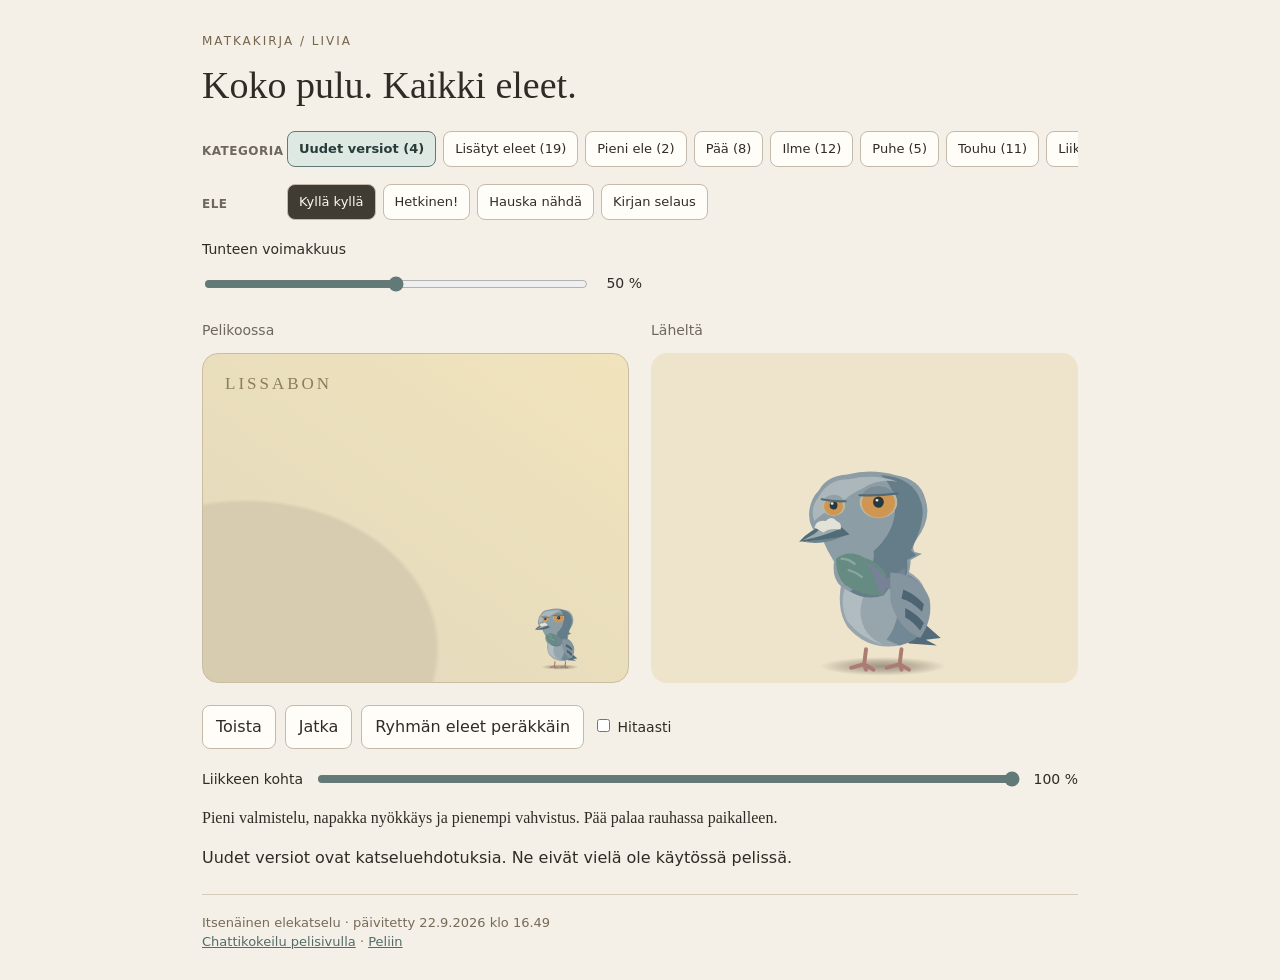
==== docs/docs/livia-svg.html @ 19b587f8 "Julkaise Pulun itsenainen elekatselu" ====
<!doctype html><html lang="fi"><head><base href="../versiot/b3ed99b3667e-7a2436f3/docs/"><meta charset="utf-8"><meta name="robots" content="noindex,nofollow"><meta name="viewport" content="width=device-width,initial-scale=1"><meta name="color-scheme" content="light"><title>Pulun eleet — katselu</title><link rel="icon" href="data:,"><link rel="stylesheet" href="livia-svg.css"></head><body><main>
<header><span>MATKAKIRJA / LIVIA</span><h1>Koko pulu. Kaikki eleet.</h1></header>
<section class="gesture-browser" aria-label="Eleiden valinta"><div class="gesture-row"><span>Kategoria</span><div id="gesture-categories" class="gesture-categories" role="group" aria-label="Elekategoriat"></div></div><div class="gesture-row"><span>Ele</span><div id="gesture-options" class="gesture-options" role="group" aria-label="Valitun kategorian eleet"></div></div></section>
<div class="selection"><label>Tunteen voimakkuus <span class="slider"><input id="strength" type="range" min="0" max="100" value="50"><output id="strength-label">50 %</output></span></label></div>
<div class="views"><section><h2>Pelikoossa</h2><div class="screen"><span class="place">Lissabon</span><div id="actual"></div></div></section><section><h2>Läheltä</h2><div class="zoom" id="zoom"></div></section></div>
<div class="controls"><button id="play">Toista</button><button id="pause">Pysäytä</button><button id="all" aria-pressed="false">Ryhmän eleet peräkkäin</button><label><input id="slow" type="checkbox"> Hitaasti</label></div>
<label class="timeline">Liikkeen kohta <input id="position" type="range" min="0" max="1000" value="0"><output id="progress">0 %</output></label>
<p id="description" aria-live="polite"></p><p id="reduced" hidden>Vähennetty liike on käytössä. Asentoja voi katsoa liukusäätimestä.</p>
<p id="preview-note">Uudet versiot ovat katseluehdotuksia. Ne eivät vielä ole käytössä pelissä.</p>
<footer><span>Itsenäinen elekatselu · päivitetty 22.9.2026 klo 16.49</span><br><a href="https://matkakirja.app/docs/livia-chat.html">Chattikokeilu pelisivulla</a> · <a href="https://matkakirja.app/">Peliin</a></footer>
</main><script type="module" src="livia-svg-demo.mjs"></script></body></html>
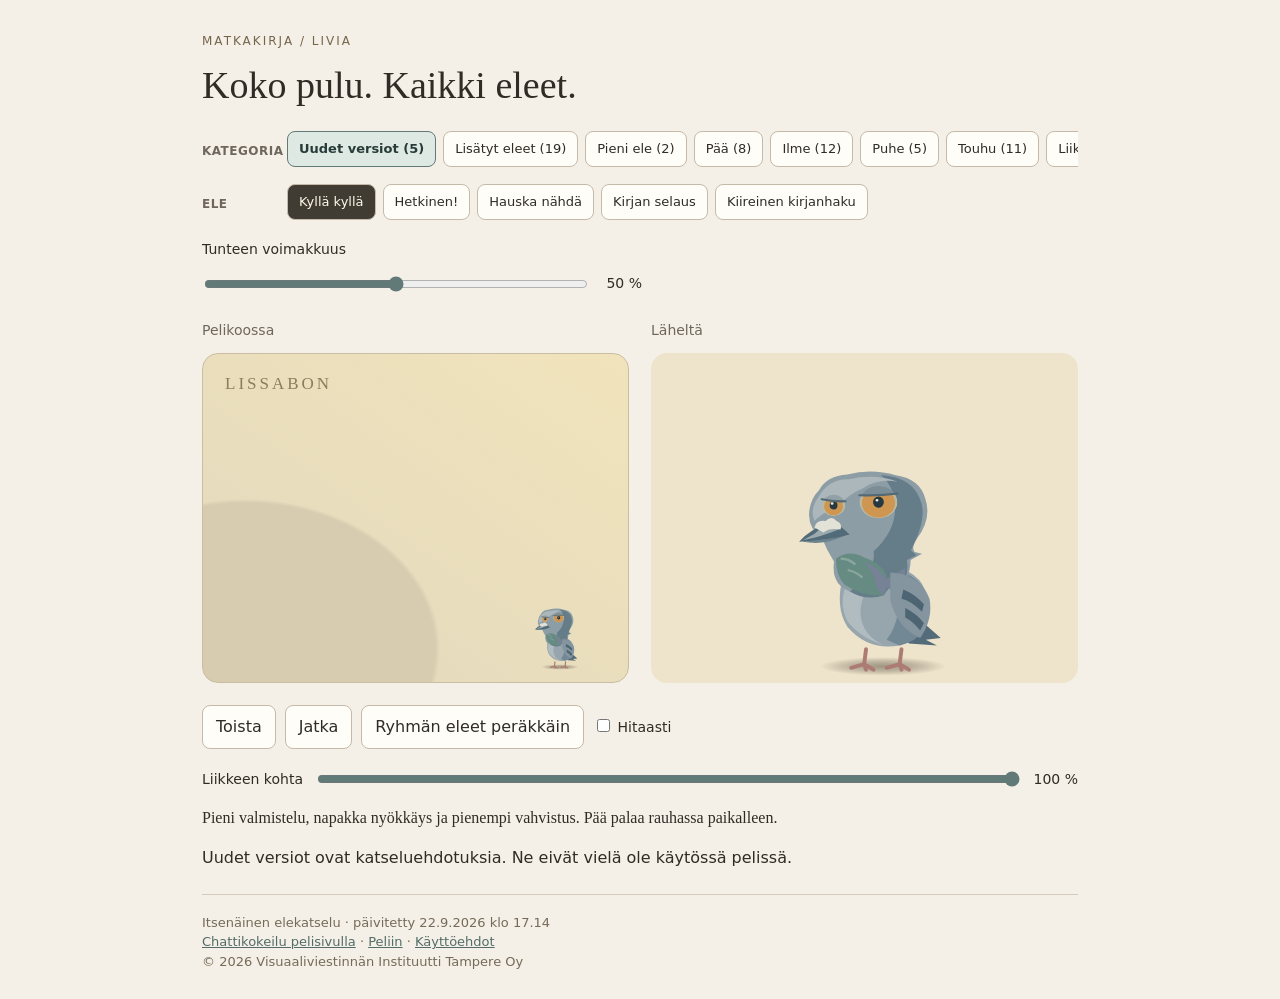
==== commit 9d79c399: "Paivita viisi eletta ja julkaisun selainvarmennus" ====
--- a/docs/docs/livia-svg.html
+++ b/docs/docs/livia-svg.html
@@ -1,4 +1,4 @@
-<!doctype html><html lang="fi"><head><base href="../versiot/b3ed99b3667e-7a2436f3/docs/"><meta charset="utf-8"><meta name="robots" content="noindex,nofollow"><meta name="viewport" content="width=device-width,initial-scale=1"><meta name="color-scheme" content="light"><title>Pulun eleet — katselu</title><link rel="icon" href="data:,"><link rel="stylesheet" href="livia-svg.css"></head><body><main>
+<!doctype html><html lang="fi"><head><base href="../versiot/ce675ee57fbe-f21b49c1/docs/"><meta charset="utf-8"><meta name="robots" content="noindex,nofollow"><meta name="viewport" content="width=device-width,initial-scale=1"><meta name="color-scheme" content="light"><title>Pulun eleet — katselu</title><link rel="icon" href="data:,"><link rel="stylesheet" href="livia-svg.css"></head><body><main>
 <header><span>MATKAKIRJA / LIVIA</span><h1>Koko pulu. Kaikki eleet.</h1></header>
 <section class="gesture-browser" aria-label="Eleiden valinta"><div class="gesture-row"><span>Kategoria</span><div id="gesture-categories" class="gesture-categories" role="group" aria-label="Elekategoriat"></div></div><div class="gesture-row"><span>Ele</span><div id="gesture-options" class="gesture-options" role="group" aria-label="Valitun kategorian eleet"></div></div></section>
 <div class="selection"><label>Tunteen voimakkuus <span class="slider"><input id="strength" type="range" min="0" max="100" value="50"><output id="strength-label">50 %</output></span></label></div>
@@ -7,5 +7,5 @@
 <label class="timeline">Liikkeen kohta <input id="position" type="range" min="0" max="1000" value="0"><output id="progress">0 %</output></label>
 <p id="description" aria-live="polite"></p><p id="reduced" hidden>Vähennetty liike on käytössä. Asentoja voi katsoa liukusäätimestä.</p>
 <p id="preview-note">Uudet versiot ovat katseluehdotuksia. Ne eivät vielä ole käytössä pelissä.</p>
-<footer><span>Itsenäinen elekatselu · päivitetty 22.9.2026 klo 16.49</span><br><a href="https://matkakirja.app/docs/livia-chat.html">Chattikokeilu pelisivulla</a> · <a href="https://matkakirja.app/">Peliin</a></footer>
+<footer><span>Itsenäinen elekatselu · päivitetty 22.9.2026 klo 17.14</span><br><a href="https://matkakirja.app/docs/livia-chat.html">Chattikokeilu pelisivulla</a> · <a href="https://matkakirja.app/">Peliin</a> · <a href="../LICENSE">Käyttöehdot</a><br>© 2026 Visuaaliviestinnän Instituutti Tampere Oy</footer>
 </main><script type="module" src="livia-svg-demo.mjs"></script></body></html>
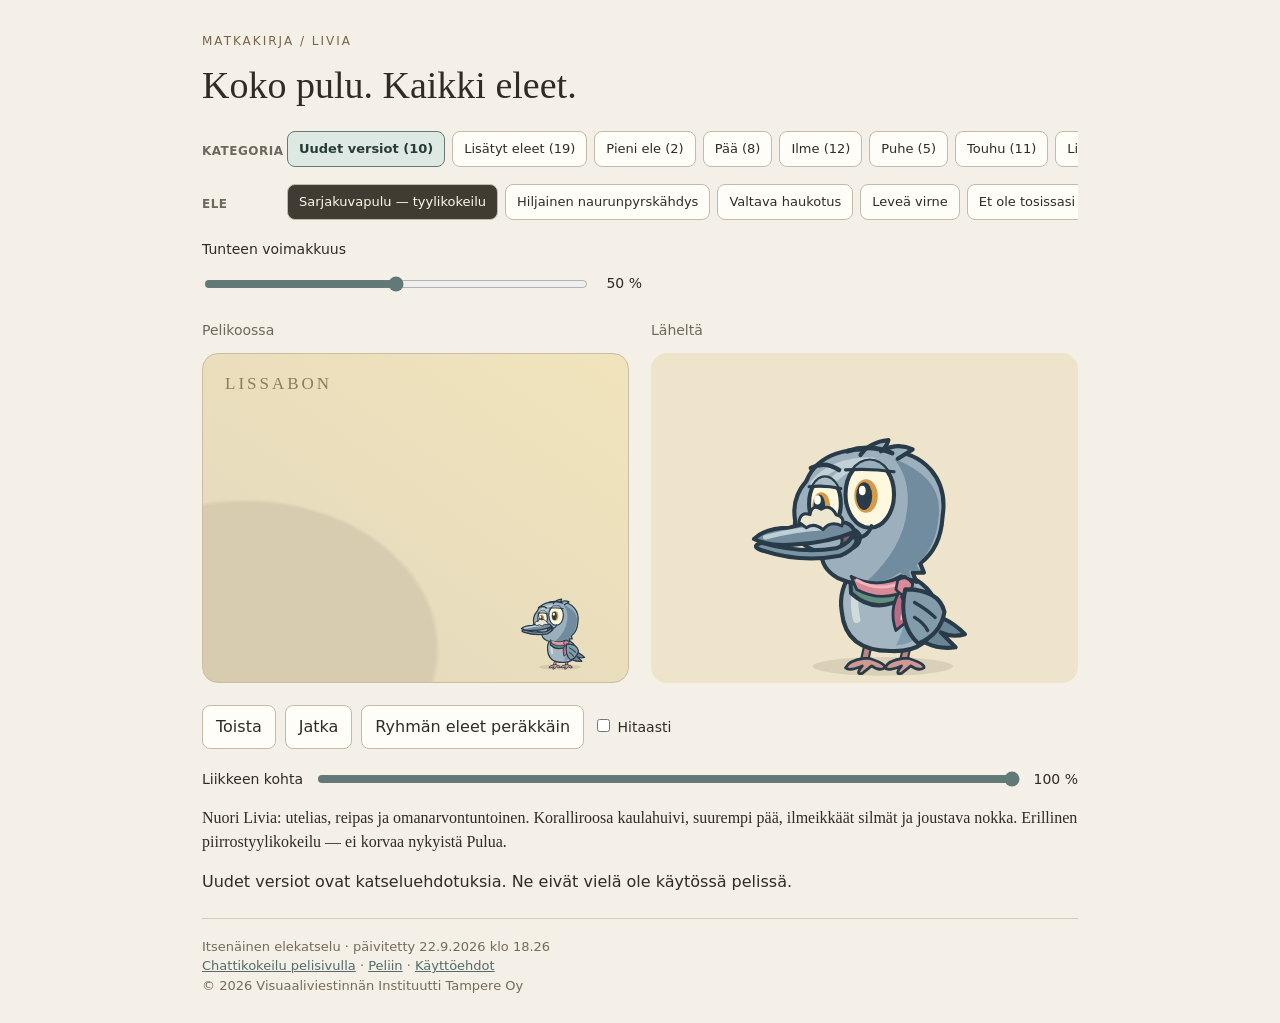
==== commit 5a1a8c28: "Julkaise nuoren Livian huivillinen tyylikokeilu" ====
--- a/docs/docs/livia-svg.html
+++ b/docs/docs/livia-svg.html
@@ -1,4 +1,4 @@
-<!doctype html><html lang="fi"><head><base href="../versiot/ce675ee57fbe-f21b49c1/docs/"><meta charset="utf-8"><meta name="robots" content="noindex,nofollow"><meta name="viewport" content="width=device-width,initial-scale=1"><meta name="color-scheme" content="light"><title>Pulun eleet — katselu</title><link rel="icon" href="data:,"><link rel="stylesheet" href="livia-svg.css"></head><body><main>
+<!doctype html><html lang="fi"><head><base href="../versiot/cc2bf7a24c35-571733d1/docs/"><meta charset="utf-8"><meta name="robots" content="noindex,nofollow"><meta name="viewport" content="width=device-width,initial-scale=1"><meta name="color-scheme" content="light"><title>Pulun eleet — katselu</title><link rel="icon" href="data:,"><link rel="stylesheet" href="livia-svg.css"></head><body><main>
 <header><span>MATKAKIRJA / LIVIA</span><h1>Koko pulu. Kaikki eleet.</h1></header>
 <section class="gesture-browser" aria-label="Eleiden valinta"><div class="gesture-row"><span>Kategoria</span><div id="gesture-categories" class="gesture-categories" role="group" aria-label="Elekategoriat"></div></div><div class="gesture-row"><span>Ele</span><div id="gesture-options" class="gesture-options" role="group" aria-label="Valitun kategorian eleet"></div></div></section>
 <div class="selection"><label>Tunteen voimakkuus <span class="slider"><input id="strength" type="range" min="0" max="100" value="50"><output id="strength-label">50 %</output></span></label></div>
@@ -7,5 +7,5 @@
 <label class="timeline">Liikkeen kohta <input id="position" type="range" min="0" max="1000" value="0"><output id="progress">0 %</output></label>
 <p id="description" aria-live="polite"></p><p id="reduced" hidden>Vähennetty liike on käytössä. Asentoja voi katsoa liukusäätimestä.</p>
 <p id="preview-note">Uudet versiot ovat katseluehdotuksia. Ne eivät vielä ole käytössä pelissä.</p>
-<footer><span>Itsenäinen elekatselu · päivitetty 22.9.2026 klo 17.14</span><br><a href="https://matkakirja.app/docs/livia-chat.html">Chattikokeilu pelisivulla</a> · <a href="https://matkakirja.app/">Peliin</a> · <a href="../LICENSE">Käyttöehdot</a><br>© 2026 Visuaaliviestinnän Instituutti Tampere Oy</footer>
+<footer><span>Itsenäinen elekatselu · päivitetty 22.9.2026 klo 18.26</span><br><a href="https://matkakirja.app/docs/livia-chat.html">Chattikokeilu pelisivulla</a> · <a href="https://matkakirja.app/">Peliin</a> · <a href="../LICENSE">Käyttöehdot</a><br>© 2026 Visuaaliviestinnän Instituutti Tampere Oy</footer>
 </main><script type="module" src="livia-svg-demo.mjs"></script></body></html>
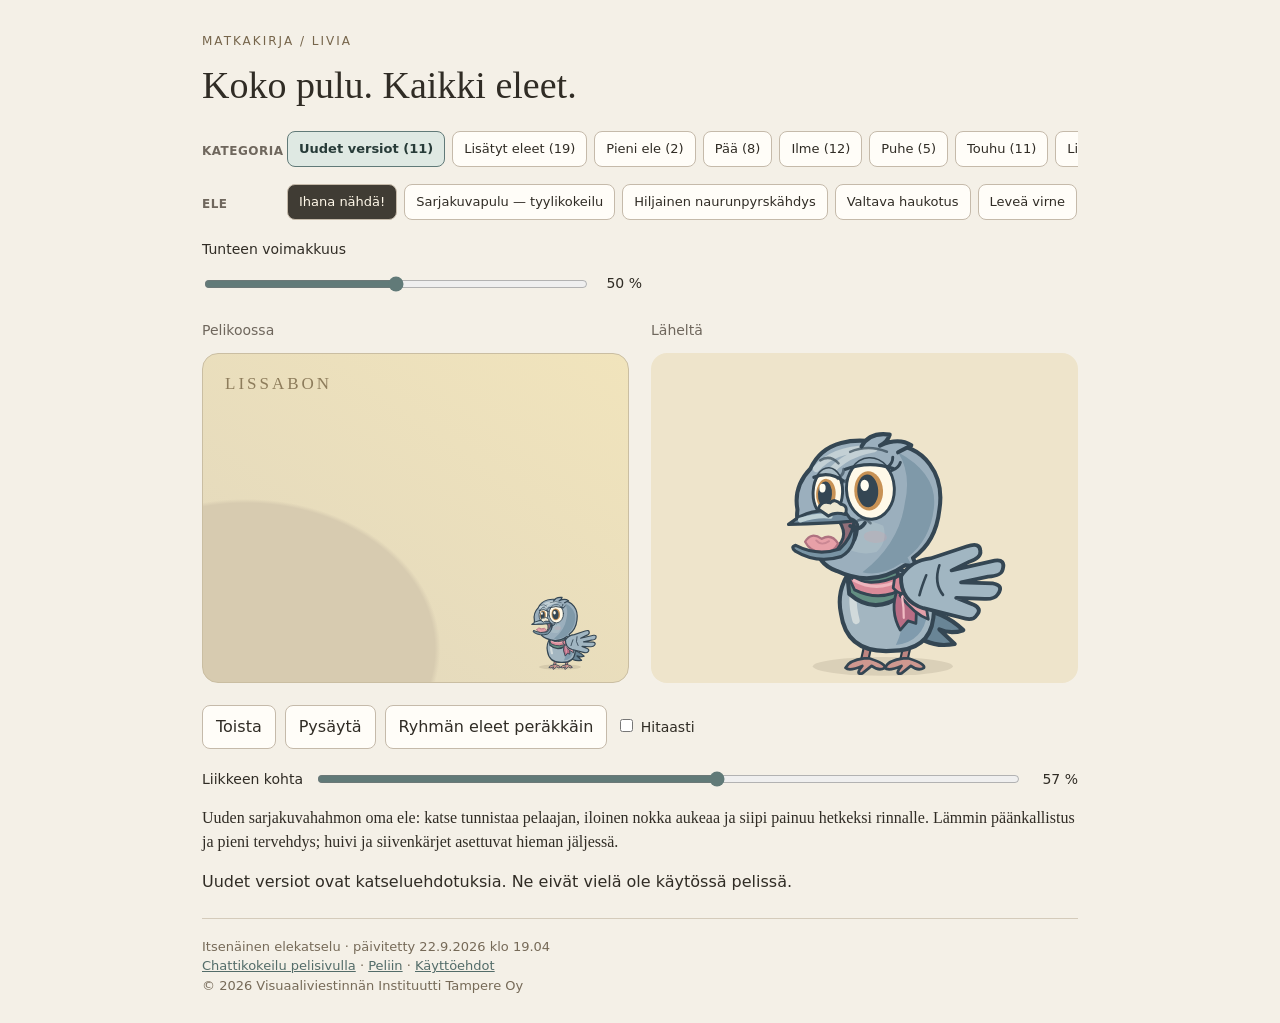
==== commit 0359d22b: "Julkaise Livian iloinen tervehdys katselusivulle" ====
--- a/docs/docs/livia-svg.html
+++ b/docs/docs/livia-svg.html
@@ -1,4 +1,4 @@
-<!doctype html><html lang="fi"><head><base href="../versiot/cc2bf7a24c35-571733d1/docs/"><meta charset="utf-8"><meta name="robots" content="noindex,nofollow"><meta name="viewport" content="width=device-width,initial-scale=1"><meta name="color-scheme" content="light"><title>Pulun eleet — katselu</title><link rel="icon" href="data:,"><link rel="stylesheet" href="livia-svg.css"></head><body><main>
+<!doctype html><html lang="fi"><head><base href="../versiot/10be41deaf25-74770475/docs/"><meta charset="utf-8"><meta name="robots" content="noindex,nofollow"><meta name="viewport" content="width=device-width,initial-scale=1"><meta name="color-scheme" content="light"><title>Pulun eleet — katselu</title><link rel="icon" href="data:,"><link rel="stylesheet" href="livia-svg.css"></head><body><main>
 <header><span>MATKAKIRJA / LIVIA</span><h1>Koko pulu. Kaikki eleet.</h1></header>
 <section class="gesture-browser" aria-label="Eleiden valinta"><div class="gesture-row"><span>Kategoria</span><div id="gesture-categories" class="gesture-categories" role="group" aria-label="Elekategoriat"></div></div><div class="gesture-row"><span>Ele</span><div id="gesture-options" class="gesture-options" role="group" aria-label="Valitun kategorian eleet"></div></div></section>
 <div class="selection"><label>Tunteen voimakkuus <span class="slider"><input id="strength" type="range" min="0" max="100" value="50"><output id="strength-label">50 %</output></span></label></div>
@@ -7,5 +7,5 @@
 <label class="timeline">Liikkeen kohta <input id="position" type="range" min="0" max="1000" value="0"><output id="progress">0 %</output></label>
 <p id="description" aria-live="polite"></p><p id="reduced" hidden>Vähennetty liike on käytössä. Asentoja voi katsoa liukusäätimestä.</p>
 <p id="preview-note">Uudet versiot ovat katseluehdotuksia. Ne eivät vielä ole käytössä pelissä.</p>
-<footer><span>Itsenäinen elekatselu · päivitetty 22.9.2026 klo 18.26</span><br><a href="https://matkakirja.app/docs/livia-chat.html">Chattikokeilu pelisivulla</a> · <a href="https://matkakirja.app/">Peliin</a> · <a href="../LICENSE">Käyttöehdot</a><br>© 2026 Visuaaliviestinnän Instituutti Tampere Oy</footer>
+<footer><span>Itsenäinen elekatselu · päivitetty 22.9.2026 klo 19.04</span><br><a href="https://matkakirja.app/docs/livia-chat.html">Chattikokeilu pelisivulla</a> · <a href="https://matkakirja.app/">Peliin</a> · <a href="../LICENSE">Käyttöehdot</a><br>© 2026 Visuaaliviestinnän Instituutti Tampere Oy</footer>
 </main><script type="module" src="livia-svg-demo.mjs"></script></body></html>
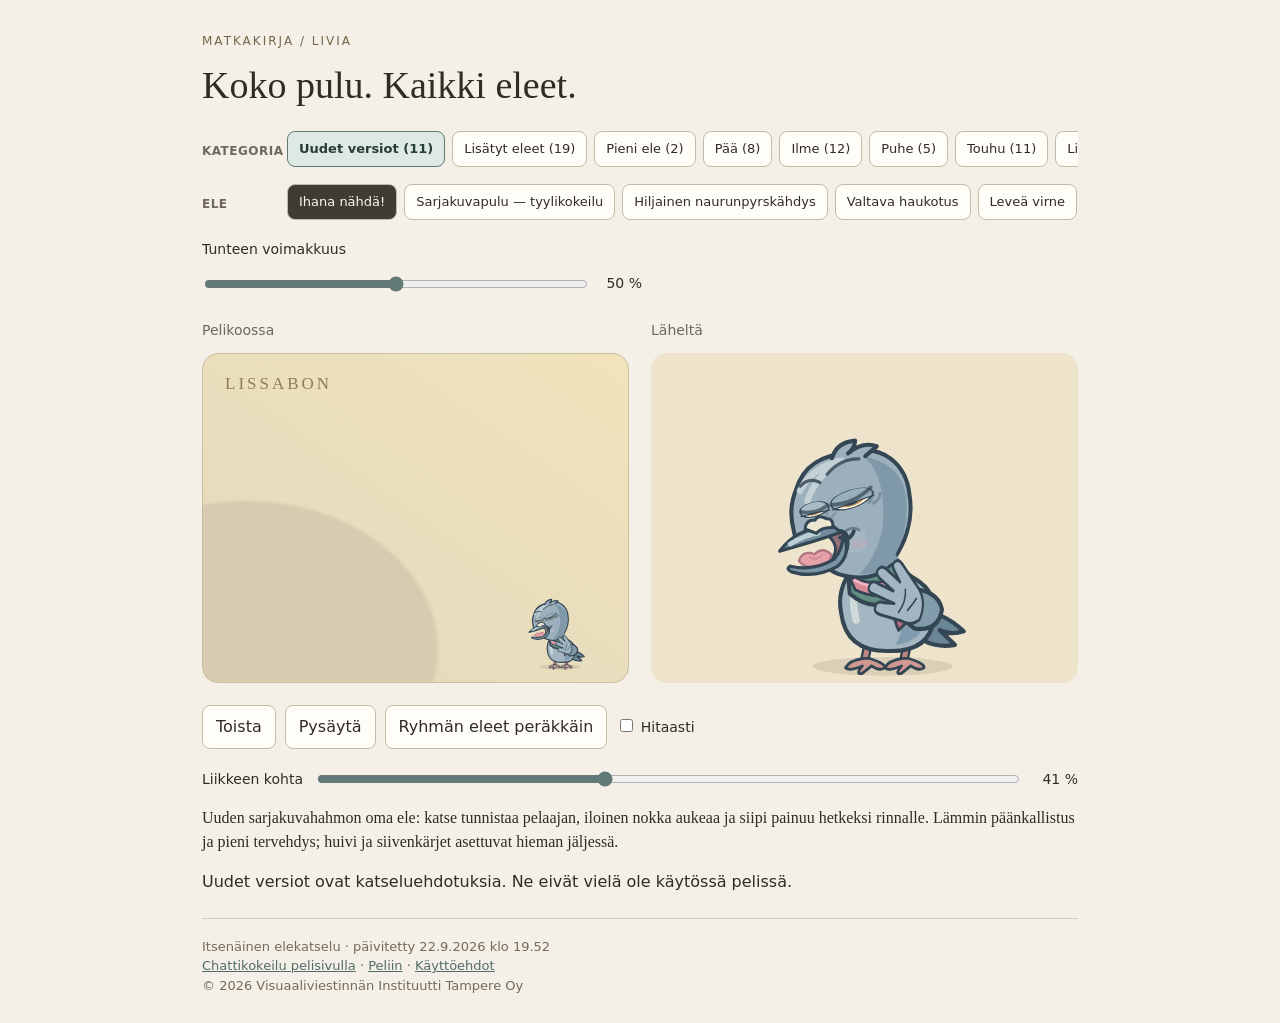
==== commit dfa0761e: "Julkaise Livian kapeammat kasvot" ====
--- a/docs/docs/livia-svg.html
+++ b/docs/docs/livia-svg.html
@@ -1,4 +1,4 @@
-<!doctype html><html lang="fi"><head><base href="../versiot/10be41deaf25-74770475/docs/"><meta charset="utf-8"><meta name="robots" content="noindex,nofollow"><meta name="viewport" content="width=device-width,initial-scale=1"><meta name="color-scheme" content="light"><title>Pulun eleet — katselu</title><link rel="icon" href="data:,"><link rel="stylesheet" href="livia-svg.css"></head><body><main>
+<!doctype html><html lang="fi"><head><base href="../versiot/06d62ad2ca02-2504ed44/docs/"><meta charset="utf-8"><meta name="robots" content="noindex,nofollow"><meta name="viewport" content="width=device-width,initial-scale=1"><meta name="color-scheme" content="light"><title>Pulun eleet — katselu</title><link rel="icon" href="data:,"><link rel="stylesheet" href="livia-svg.css"></head><body><main>
 <header><span>MATKAKIRJA / LIVIA</span><h1>Koko pulu. Kaikki eleet.</h1></header>
 <section class="gesture-browser" aria-label="Eleiden valinta"><div class="gesture-row"><span>Kategoria</span><div id="gesture-categories" class="gesture-categories" role="group" aria-label="Elekategoriat"></div></div><div class="gesture-row"><span>Ele</span><div id="gesture-options" class="gesture-options" role="group" aria-label="Valitun kategorian eleet"></div></div></section>
 <div class="selection"><label>Tunteen voimakkuus <span class="slider"><input id="strength" type="range" min="0" max="100" value="50"><output id="strength-label">50 %</output></span></label></div>
@@ -7,5 +7,5 @@
 <label class="timeline">Liikkeen kohta <input id="position" type="range" min="0" max="1000" value="0"><output id="progress">0 %</output></label>
 <p id="description" aria-live="polite"></p><p id="reduced" hidden>Vähennetty liike on käytössä. Asentoja voi katsoa liukusäätimestä.</p>
 <p id="preview-note">Uudet versiot ovat katseluehdotuksia. Ne eivät vielä ole käytössä pelissä.</p>
-<footer><span>Itsenäinen elekatselu · päivitetty 22.9.2026 klo 19.04</span><br><a href="https://matkakirja.app/docs/livia-chat.html">Chattikokeilu pelisivulla</a> · <a href="https://matkakirja.app/">Peliin</a> · <a href="../LICENSE">Käyttöehdot</a><br>© 2026 Visuaaliviestinnän Instituutti Tampere Oy</footer>
+<footer><span>Itsenäinen elekatselu · päivitetty 22.9.2026 klo 19.52</span><br><a href="https://matkakirja.app/docs/livia-chat.html">Chattikokeilu pelisivulla</a> · <a href="https://matkakirja.app/">Peliin</a> · <a href="../LICENSE">Käyttöehdot</a><br>© 2026 Visuaaliviestinnän Instituutti Tampere Oy</footer>
 </main><script type="module" src="livia-svg-demo.mjs"></script></body></html>
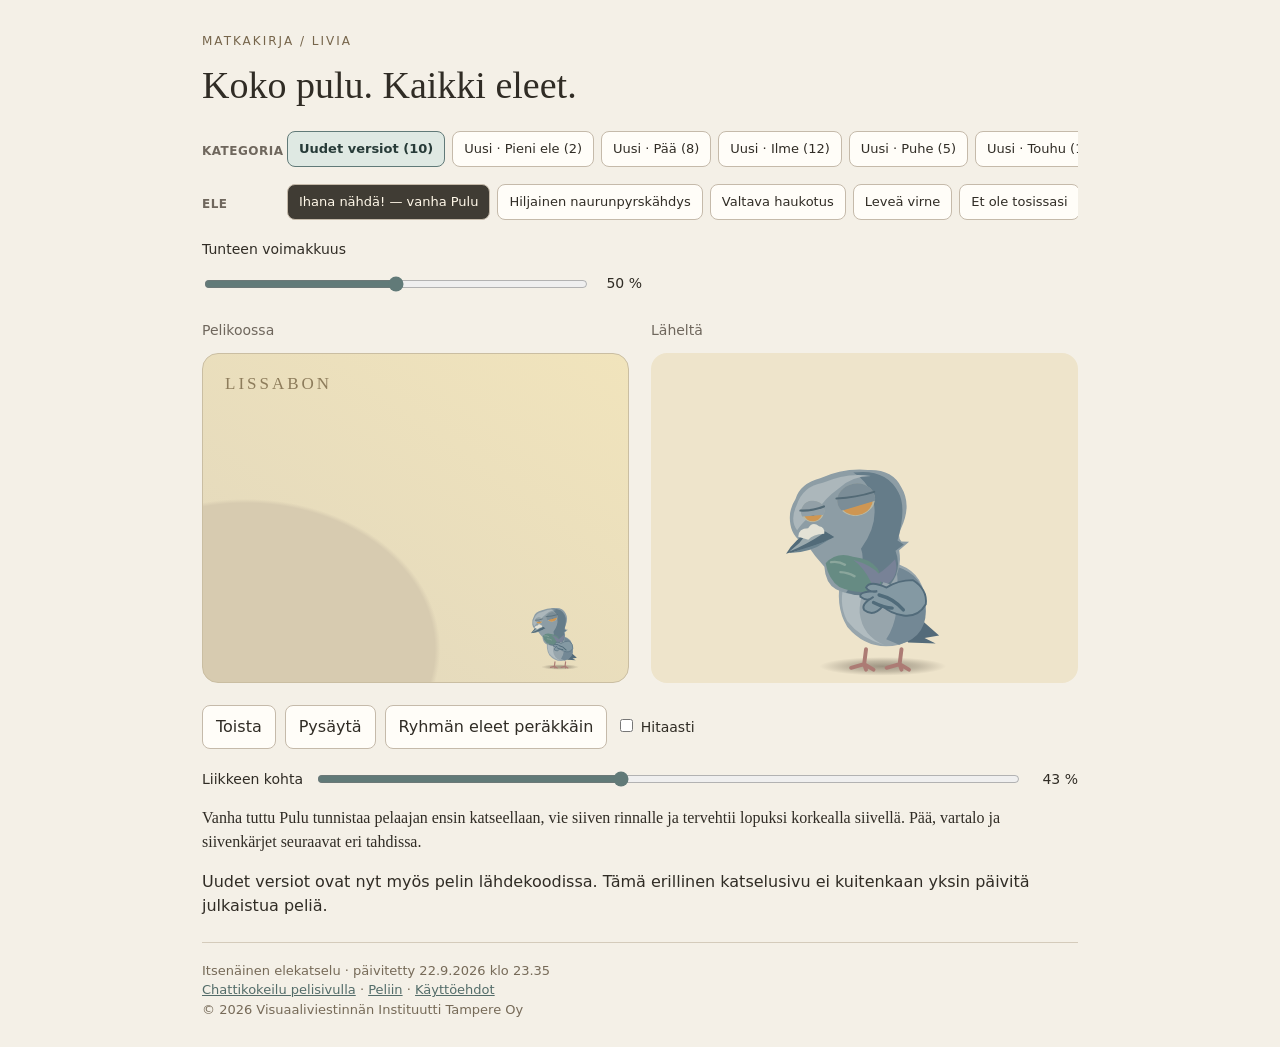
==== commit b8e89112: "Julkaise Pulun pidennetyt eleet katseluun" ====
--- a/docs/docs/livia-svg.html
+++ b/docs/docs/livia-svg.html
@@ -1,4 +1,4 @@
-<!doctype html><html lang="fi"><head><base href="../versiot/06d62ad2ca02-2504ed44/docs/"><meta charset="utf-8"><meta name="robots" content="noindex,nofollow"><meta name="viewport" content="width=device-width,initial-scale=1"><meta name="color-scheme" content="light"><title>Pulun eleet — katselu</title><link rel="icon" href="data:,"><link rel="stylesheet" href="livia-svg.css"></head><body><main>
+<!doctype html><html lang="fi"><head><base href="../versiot/483674467751-af035864/docs/"><meta charset="utf-8"><meta name="robots" content="noindex,nofollow"><meta name="viewport" content="width=device-width,initial-scale=1"><meta name="color-scheme" content="light"><title>Pulun eleet — katselu</title><link rel="icon" href="data:,"><link rel="stylesheet" href="livia-svg.css"></head><body><main>
 <header><span>MATKAKIRJA / LIVIA</span><h1>Koko pulu. Kaikki eleet.</h1></header>
 <section class="gesture-browser" aria-label="Eleiden valinta"><div class="gesture-row"><span>Kategoria</span><div id="gesture-categories" class="gesture-categories" role="group" aria-label="Elekategoriat"></div></div><div class="gesture-row"><span>Ele</span><div id="gesture-options" class="gesture-options" role="group" aria-label="Valitun kategorian eleet"></div></div></section>
 <div class="selection"><label>Tunteen voimakkuus <span class="slider"><input id="strength" type="range" min="0" max="100" value="50"><output id="strength-label">50 %</output></span></label></div>
@@ -6,6 +6,6 @@
 <div class="controls"><button id="play">Toista</button><button id="pause">Pysäytä</button><button id="all" aria-pressed="false">Ryhmän eleet peräkkäin</button><label><input id="slow" type="checkbox"> Hitaasti</label></div>
 <label class="timeline">Liikkeen kohta <input id="position" type="range" min="0" max="1000" value="0"><output id="progress">0 %</output></label>
 <p id="description" aria-live="polite"></p><p id="reduced" hidden>Vähennetty liike on käytössä. Asentoja voi katsoa liukusäätimestä.</p>
-<p id="preview-note">Uudet versiot ovat katseluehdotuksia. Ne eivät vielä ole käytössä pelissä.</p>
-<footer><span>Itsenäinen elekatselu · päivitetty 22.9.2026 klo 19.52</span><br><a href="https://matkakirja.app/docs/livia-chat.html">Chattikokeilu pelisivulla</a> · <a href="https://matkakirja.app/">Peliin</a> · <a href="../LICENSE">Käyttöehdot</a><br>© 2026 Visuaaliviestinnän Instituutti Tampere Oy</footer>
+<p id="preview-note">Uudet versiot ovat nyt myös pelin lähdekoodissa. Tämä erillinen katselusivu ei kuitenkaan yksin päivitä julkaistua peliä.</p>
+<footer><span>Itsenäinen elekatselu · päivitetty 22.9.2026 klo 23.35</span><br><a href="https://matkakirja.app/docs/livia-chat.html">Chattikokeilu pelisivulla</a> · <a href="https://matkakirja.app/">Peliin</a> · <a href="../LICENSE">Käyttöehdot</a><br>© 2026 Visuaaliviestinnän Instituutti Tampere Oy</footer>
 </main><script type="module" src="livia-svg-demo.mjs"></script></body></html>
